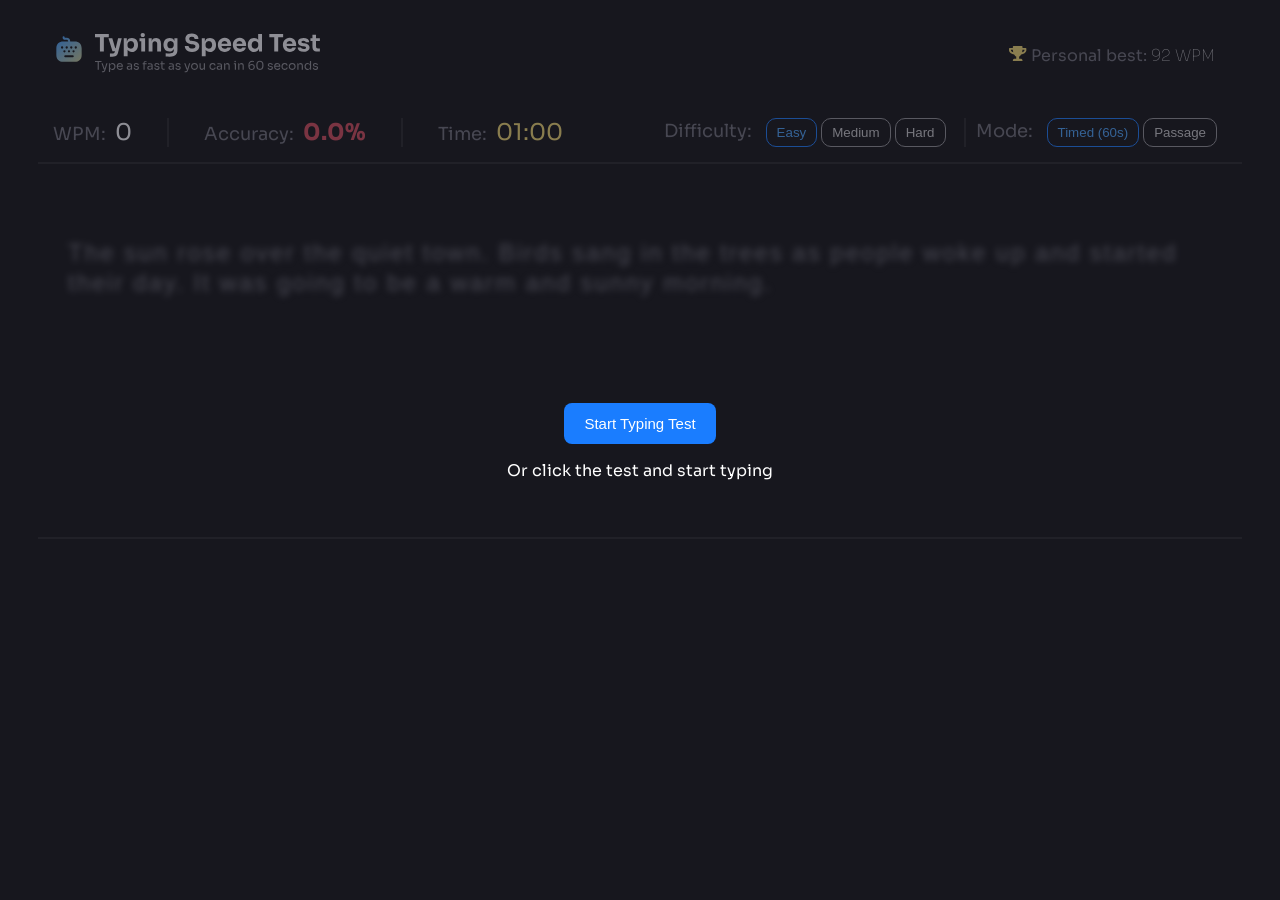
==== index.html @ 15250044 "Complete the first page but remain the wrong color change" ====
<!DOCTYPE html>
<html lang="en">
<head>
  <meta charset="UTF-8">
  <meta name="viewport" content="width=device-width, initial-scale=1.0">

  <link rel="icon" type="image/png" sizes="32x32" href="./typing-speed-test-main/assets/images/favicon-32x32.png">
  <link font-family="Sora" href="https://fonts.googleapis.com/css2?family=Sora:wght@400;700&display=swap" rel="stylesheet">
  <link rel="stylesheet" href="type-speed.css">

  <title>Frontend Mentor | Typing Speed Test</title>

  <style>
    .attribution { font-size: 11px; text-align: center; }
    .attribution a { color: hsl(228, 45%, 44%); }
  </style>
</head>
<body>
  <header>
  </header>
  <main>
  </main>
  <footer>
    <button class="general-button restart js-restart-button">
      <span>Restart Test</span> 
      <img src="typing-speed-test-main/assets/images/icon-restart.svg"
        alt="Restart icon" class="restart-image">
    </button>
  </footer>
  <script type="module" src="src/type-speed.js"></script>
</body>
</html>
---- type-speed.css ----
body {
  font-family: 'Sora', sans-serif;
  font-weight: 400;
  color: white;
  background-color: hsl(0, 0%, 7%);
  padding: 10px 30px;
  font-size: 16px;
}
header {
  border: none;
  border-bottom: 2px solid hsl(0, 0%, 15%);
  padding: 15px;
  display: flex;
  flex-direction: column;
  row-gap: 40px;
}
.type-header {
  display: flex;
  justify-content: space-between;
  align-items: center;
}
.typing-logo-small {
  display: none;
}
.cup {
  /* width: 8%; */
  width: 18px;
}
.start-message {
  position: fixed;
  width: 100%;
  top: 0;
  bottom: 0;
  left: 0;
  z-index: 3;
  background-color: hsla(240, 19%, 14%, 0.498);
  display: flex;
  flex-direction: column;
  justify-content: center;
  align-items: center;
}
.personal-best-container {
  margin-right: 12px;
}
.personal-best-2 {
  display: none;
}
.content {
  display: flex;
  justify-content: space-between;
  align-items: center;
  column-gap: 35px;
  /* width: 50%; */
}
.dif-mode-content {
  column-gap: 18px;
}
.dif-mode-content-small {
  display: none;
}
.accuracy-info {
  border: none;
  border-left: 2px solid hsl(0, 0%, 15%);
  border-right: 2px solid hsl(0, 0%, 15%);
  padding: 0 35px;
}
.mode-info {
  border: none;
  border-left: 2px solid hsl(0, 0%, 15%);
  padding: 0 10px;
}
.information {
  color: hsl(240, 3%, 46%);
}
.info {
  font-size: 18px;
}
.personal-best-value {
  color: hsla(0, 0%, 100%, 0.8);
  font-weight: 100;
}
.wpm-value {
  color: hsl(0, 0%, 100%);
}
.accuracy-value {
  color: hsl(354, 63%, 57%);
  font-weight: 700;
}
.time-value {
  color: hsl(49, 85%, 70%);
}
.wpm-value, .accuracy-value, .time-value {
  font-weight: 700, bolder;
  font-size: 23px;
  margin-left: 5px;
}
.general-button {
  cursor: pointer;
  background-color: transparent;
  border-radius: 10px;
  border: 1px solid hsl(240, 1%, 59%);
  padding: 6px 10px;
  color: hsla(0, 0%, 100%, 0.8);
}
.general-button:hover {
  opacity: .8;
}
.general-button:focus {
  opacity: .9;
}
.general-button.active {
  border-color: hsl(214, 100%, 55%);
  color: hsl(210, 100%, 65%);
}
.general-button.easy, .general-button.timed {
  margin-left: 10px;
}

main {
  border: none;
  border-bottom: 2px solid hsl(0, 0%, 15%);
  padding: 30px 10px 0px 10px;
}

.typing-container {
  background-color: transparent;
  margin-right: 10px;
  padding: 20px;
  border-radius: 10px;
  border: none;
  min-height: 250px;
  position: relative;
}
.text-to-type {
  position: absolute;
  right: 20px;
  left: 20px;
  font-size: 24px;
  line-height: 30px;
  text-wrap: wrap;
  color: hsl(240, 3%, 46%);
  pointer-events: none;
  letter-spacing: 2px;
  font-family: Arial, Helvetica, sans-serif;
}

.text-area {
  position: relative;
  width: 100%;
  font-size: 24px;
  line-height: 30px;
  z-index: 2;
  caret-color: hsl(214, 100%, 55%);
  border: none;
  border-radius: 10px;
  color: hsl(140, 63%, 57%);
  resize: none;
  outline: none;
  padding: 24px 0px;
  min-height: 250px;
  background-color: transparent;
  font-family: Arial, Helvetica, sans-serif;
  letter-spacing: 2px;
}

footer {
  margin-top: 40px;
}
.restart {
  border: none;
  background-color: hsl(0, 0%, 15%);
  font-size: 18px;
  padding: 15px 20px;
  margin: auto;
  display: flex;
  align-items: center;
  justify-content: center;
  column-gap: 10px;
  transition: .15s;
}

.start-button {
  background-color: hsl(214, 100%, 55%);
  padding: 12px 20px;
  border-radius: 8px;
  border: none;
  font-size: 15px;
  color: hsl(0, 0%, 100%);
  transition: .15s;
}

.text-to-type {
  filter: blur(3px);
}
.restart {
  display: none;
}
  
.start-button:hover, .restart:hover {
  background-color: hsl(210, 100%, 65%);
  opacity: 1;
}
.start-button:focus, .restart:focus {
  outline: 1px solid hsl(210, 100%, 65%);
  border: 2px solid hsl(0, 0%, 7%);
  opacity: 1;
}

.correct {
  color: hsl(140, 63%, 57%)
}
.incorrect {
  color: hsl(354, 63%, 57%);
}

@media (max-width: 375px) {
  body {
    padding: 0;
  }
  header {
    padding: 10px 10px 20px 10px ;
    row-gap: 10px;
  }
  .type-bottom-header {
    justify-content: center;
    flex-direction: column;
    row-gap: 15px;
  }
  .cup {
    width: 16px;
  }
  .personal-best-container {
    margin-right: 0px;
  }
  .content {
    column-gap: 24px;
    justify-content: center;
    width: 100%;
  }
  .info {
    display: flex;
    flex-direction: column;
    justify-content: center;
    align-items: center;
    row-gap: 5px;
  }
  .accuracy-info {
    padding: 0 20px;
  }
  .dif-mode-content-small {
    display: flex;
    width: 100%;
    align-items: flex-start;
    justify-content: space-between;
  }
  .dif-mode-content-small .drop-down {
    background-color: hsl(0, 0%, 15%);
    color: hsl(0, 0%, 100%);
    display: flex;
    flex-direction: column;
    row-gap: 10px;
    border-radius: 5px;
    border: none;
    padding: 10px 0;
    position: absolute;
    display: none;
    cursor: pointer;
    transition: .15s;
  }
  .drop-down div input, .drop-down div label {
    cursor: pointer;
  }
  .drop-down-time {
    right: 20px;
    top: 11.4em;
    z-index: 4;
  }
  .drop-down-mode {
    top: 11.4em;
    z-index: 4;
  }
  .easy-time-select {
    display: flex;
    align-items: center;
    justify-content: space-between;
    width: 100%;
    column-gap: 15px;
  }
  .list {
    border-radius: 5px;
    border: 2px solid hsl(0, 0%, 15%);
    display: flex;
    align-items: center;
    justify-content: center;
    column-gap: 8px;
    width: 50%;
    padding: 5px 0;
    cursor: pointer;
  }
  .medium {
    border: none;
    border-top: 1px solid hsl(240, 3%, 46%);
    border-bottom: 1px solid hsl(240, 3%, 46%);
    padding: 10px 0;
    width: 160px;
  }
  .passage {
    border-bottom: none;
    padding-bottom: 0;
  }
  .typing-logo-small {
    display: initial;
  }
  .typing-logo-large {
    display: none;
  }
  .personal-best {
    display: none;
  }
  .personal-best-2 {
    display: initial;
  }
  .dif-mode-content {
    display: none;
  }
  .text-to-type {
    font-size: 16px;
    letter-spacing: 0;
  }
  .text-area {
    min-height: 350px;
    font-size: 16px;
    padding-top: 15px;
    letter-spacing: 0px;
  }
  main {
    padding: 20px 0px 0px 5px;
  }

  footer {
    margin-top: 20px;
  }
}
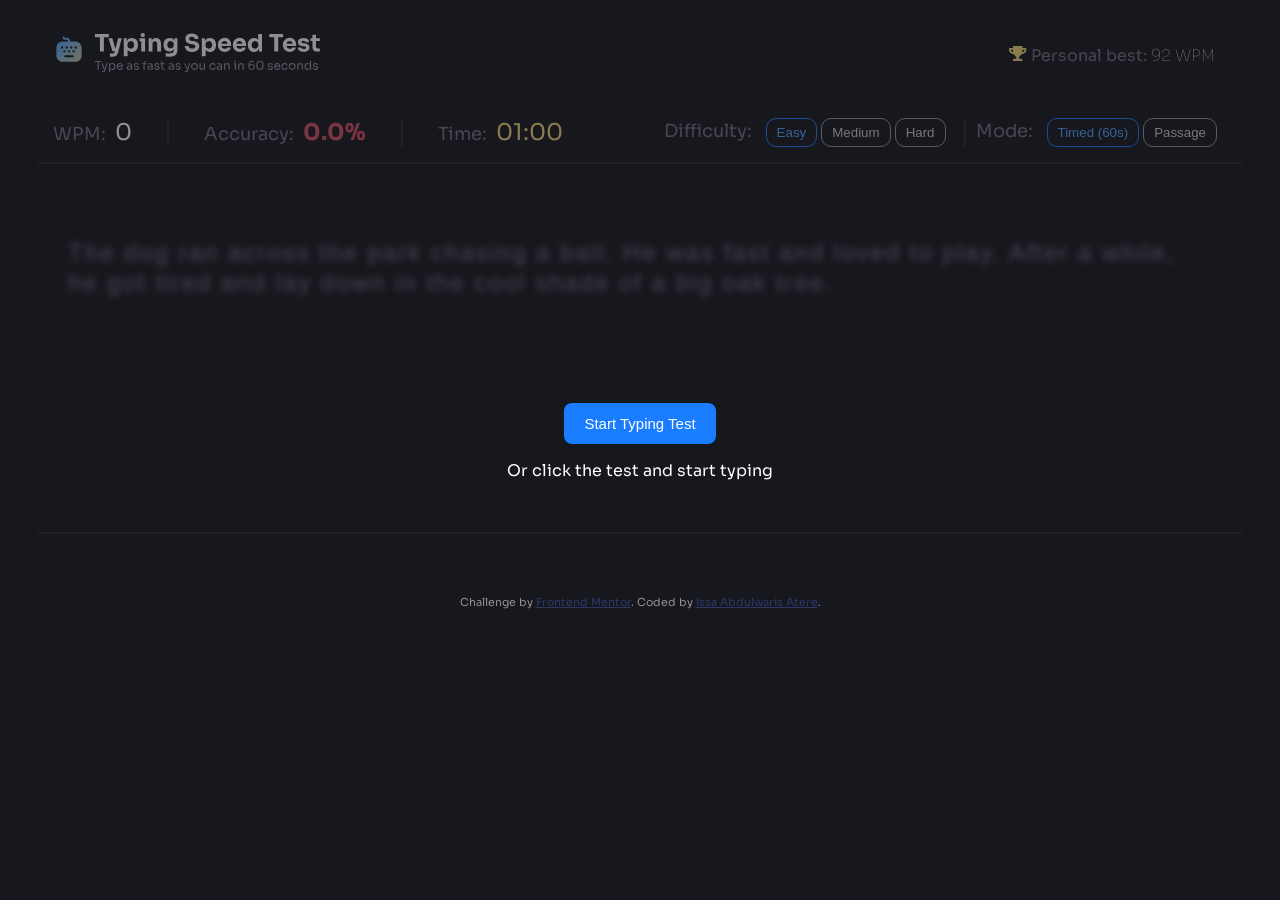
==== commit d7966b46: "Done with highlighting correct and incorrect test" ====
--- a/index.html
+++ b/index.html
@@ -6,7 +6,8 @@
 
   <link rel="icon" type="image/png" sizes="32x32" href="./typing-speed-test-main/assets/images/favicon-32x32.png">
   <link font-family="Sora" href="https://fonts.googleapis.com/css2?family=Sora:wght@400;700&display=swap" rel="stylesheet">
-  <link rel="stylesheet" href="type-speed.css">
+  <link rel="stylesheet" href="styles/type-speed.css">
+  <link rel="stylesheet" href="styles/share/general.css">
 
   <title>Frontend Mentor | Typing Speed Test</title>
 
@@ -25,7 +26,12 @@
       <span>Restart Test</span> 
       <img src="typing-speed-test-main/assets/images/icon-restart.svg"
         alt="Restart icon" class="restart-image">
-    </button>
+    </button><br>
+
+    <div class="attribution">
+      Challenge by <a href="https://www.frontendmentor.io?ref=challenge">Frontend Mentor</a>. 
+      Coded by <a href="#">Issa Abdulwaris Atere</a>.
+    </div>
   </footer>
   <script type="module" src="src/type-speed.js"></script>
 </body>
--- a/styles/type-speed.css
+++ b/styles/type-speed.css
@@ -0,0 +1,276 @@
+.start-message {
+  position: fixed;
+  width: 100%;
+  top: 0;
+  bottom: 0;
+  left: 0;
+  z-index: 3;
+  background-color: hsla(240, 19%, 14%, 0.498);
+  display: flex;
+  flex-direction: column;
+  justify-content: center;
+  align-items: center;
+}
+.content {
+  display: flex;
+  justify-content: space-between;
+  align-items: center;
+  column-gap: 35px;
+  /* width: 50%; */
+}
+.dif-mode-content {
+  column-gap: 18px;
+}
+.dif-mode-content-small {
+  display: none;
+}
+.accuracy-info {
+  border: none;
+  border-left: 2px solid hsl(0, 0%, 15%);
+  border-right: 2px solid hsl(0, 0%, 15%);
+  padding: 0 35px;
+}
+.mode-info {
+  border: none;
+  border-left: 2px solid hsl(0, 0%, 15%);
+  padding: 0 10px;
+}
+.information {
+  color: hsl(240, 3%, 46%);
+}
+.info {
+  font-size: 18px;
+}
+
+.wpm-value {
+  color: hsl(0, 0%, 100%);
+}
+.accuracy-value {
+  color: hsl(354, 63%, 57%);
+  font-weight: 700;
+}
+.time-value {
+  color: hsl(49, 85%, 70%);
+}
+.wpm-value, .accuracy-value, .time-value {
+  font-weight: 700, bolder;
+  font-size: 23px;
+  margin-left: 5px;
+}
+.general-button {
+  cursor: pointer;
+  background-color: transparent;
+  border-radius: 10px;
+  border: 1px solid hsl(240, 1%, 59%);
+  padding: 6px 10px;
+  color: hsla(0, 0%, 100%, 0.8);
+}
+.general-button:hover {
+  opacity: .8;
+}
+.general-button:focus {
+  opacity: .9;
+}
+.general-button.active {
+  border-color: hsl(214, 100%, 55%);
+  color: hsl(210, 100%, 65%);
+}
+.general-button.easy, .general-button.timed {
+  margin-left: 10px;
+}
+
+main {
+  border: none;
+  border-bottom: 2px solid hsl(0, 0%, 15%);
+  padding: 30px 10px 0px 10px;
+}
+
+.typing-container {
+  background-color: transparent;
+  margin-right: 10px;
+  padding: 20px;
+  border-radius: 10px;
+  border: none;
+  min-height: 250px;
+  position: relative;
+}
+.text-to-type {
+  position: absolute;
+  right: 20px;
+  left: 20px;
+  font-size: 24px;
+  line-height: 30px;
+  text-wrap: wrap;
+  color: hsl(240, 3%, 46%);
+  pointer-events: none;
+  letter-spacing: 2px;
+  font-family: Arial, Helvetica, sans-serif;
+}
+
+.text-area {
+  position: relative;
+  width: 100%;
+  font-size: 24px;
+  line-height: 30px;
+  z-index: 2;
+  caret-color: hsl(214, 100%, 55%);
+  border: none;
+  border-radius: 10px;
+  resize: none;
+  outline: none;
+  padding: 24px 0px;
+  min-height: 250px;
+  background-color: transparent;
+  font-family: Arial, Helvetica, sans-serif;
+  letter-spacing: 2px;
+  white-space: pre-wrap;
+}
+
+footer {
+  margin-top: 40px;
+}
+.restart {
+  border: none;
+  background-color: hsl(0, 0%, 15%);
+  font-size: 18px;
+  padding: 15px 20px;
+  margin: auto;
+  display: flex;
+  align-items: center;
+  justify-content: center;
+  column-gap: 10px;
+  transition: .15s;
+}
+
+.start-button {
+  background-color: hsl(214, 100%, 55%);
+  padding: 12px 20px;
+  border-radius: 8px;
+  border: none;
+  font-size: 15px;
+  color: hsl(0, 0%, 100%);
+  transition: .15s;
+}
+
+.text-to-type {
+  filter: blur(3px);
+}
+.restart {
+  display: none;
+}
+  
+.start-button:hover, .restart:hover {
+  background-color: hsl(210, 100%, 65%);
+  opacity: 1;
+}
+.start-button:focus, .restart:focus {
+  outline: 1px solid hsl(210, 100%, 65%);
+  border: 2px solid hsl(0, 0%, 7%);
+  opacity: 1;
+}
+
+@media (max-width: 600px) {
+  .content {
+    column-gap: 24px;
+    justify-content: center;
+    width: 100%;
+  }
+  .info {
+    display: flex;
+    flex-direction: column;
+    justify-content: center;
+    align-items: center;
+    row-gap: 5px;
+  }
+  .accuracy-info {
+    padding: 0 20px;
+  }
+  .dif-mode-content-small {
+    display: flex;
+    width: 100%;
+    align-items: flex-start;
+    justify-content: space-between;
+  }
+  .dif-mode-content-small .drop-down {
+    background-color: hsl(0, 0%, 15%);
+    color: hsl(0, 0%, 100%);
+    display: flex;
+    flex-direction: column;
+    row-gap: 10px;
+    border-radius: 5px;
+    border: none;
+    padding: 10px 0;
+    position: absolute;
+    display: none;
+    cursor: pointer;
+    transition: .15s;
+  }
+  .drop-down label input, .drop-down label label {
+    cursor: pointer;
+  }
+  .drop-down-time {
+    right: 20px;
+    top: 10.5em;
+    z-index: 4;
+  }
+  .drop-down-mode {
+    top: 10.5em;
+    z-index: 4;
+  }
+  .easy-time-select {
+    display: flex;
+    align-items: center;
+    justify-content: space-between;
+    width: 100%;
+    column-gap: 15px;
+  }
+  .list {
+    border-radius: 5px;
+    border: 2px solid hsl(0, 0%, 15%);
+    display: flex;
+    align-items: center;
+    justify-content: center;
+    column-gap: 8px;
+    width: 50%;
+    padding: 5px 0;
+    cursor: pointer;
+    transition: .15s;
+  }
+  .list:hover {
+    border: 1px solid hsl(240, 3%, 46%);
+  }
+  .list:focus {
+    border: 2px solid hsl(240, 3%, 46%);
+  }
+  .medium {
+    border: none;
+    border-top: 1px solid hsl(240, 3%, 46%);
+    border-bottom: 1px solid hsl(240, 3%, 46%);
+    padding: 10px 0;
+    width: 160px;
+  }
+  .passage {
+    border-bottom: none;
+    padding-bottom: 0;
+  }
+  .dif-mode-content {
+    display: none;
+  }
+  .text-to-type {
+    font-size: 16px;
+    letter-spacing: 0;
+  }
+  .text-area {
+    min-height: 350px;
+    font-size: 16px;
+    padding-top: 15px;
+    letter-spacing: 0px;
+  }
+  main {
+    padding: 20px 0px 0px 5px;
+  }
+
+  footer {
+    margin-top: 20px;
+  }
+}
--- a/styles/share/general.css
+++ b/styles/share/general.css
@@ -0,0 +1,78 @@
+body {
+  font-family: 'Sora', sans-serif;
+  font-weight: 400;
+  color: white;
+  background-color: hsl(0, 0%, 7%);
+  padding: 10px 30px;
+  font-size: 16px;
+}
+header {
+  border: none;
+  border-bottom: 2px solid hsl(0, 0%, 15%);
+  padding: 15px;
+  display: flex;
+  flex-direction: column;
+  row-gap: 40px;
+}
+.type-header {
+  display: flex;
+  justify-content: space-between;
+  align-items: center;
+}
+.typing-logo-small {
+  display: none;
+}
+.cup {
+  /* width: 8%; */
+  width: 18px;
+}
+.personal-best-container {
+  margin-right: 12px;
+}
+.personal-best-2 {
+  display: none;
+}
+.personal-best-value {
+  color: hsla(0, 0%, 100%, 0.8);
+  font-weight: 100;
+}
+.correct {
+  color: hsl(140, 63%, 57%);
+}
+
+.incorrect {
+  color: hsl(354, 63%, 57%);
+}
+
+@media (max-width: 600px) {
+  body {
+    padding: 0;
+  }
+  header {
+    padding: 10px 10px 20px 10px ;
+    row-gap: 10px;
+  }
+  .type-bottom-header {
+    justify-content: center;
+    flex-direction: column;
+    row-gap: 15px;
+  }
+  .cup {
+    width: 16px;
+  }
+  .personal-best-container {
+    margin-right: 0px;
+  }
+    .typing-logo-small {
+    display: initial;
+  }
+  .typing-logo-large {
+    display: none;
+  }
+  .personal-best {
+    display: none;
+  }
+  .personal-best-2 {
+    display: initial;
+  }
+}
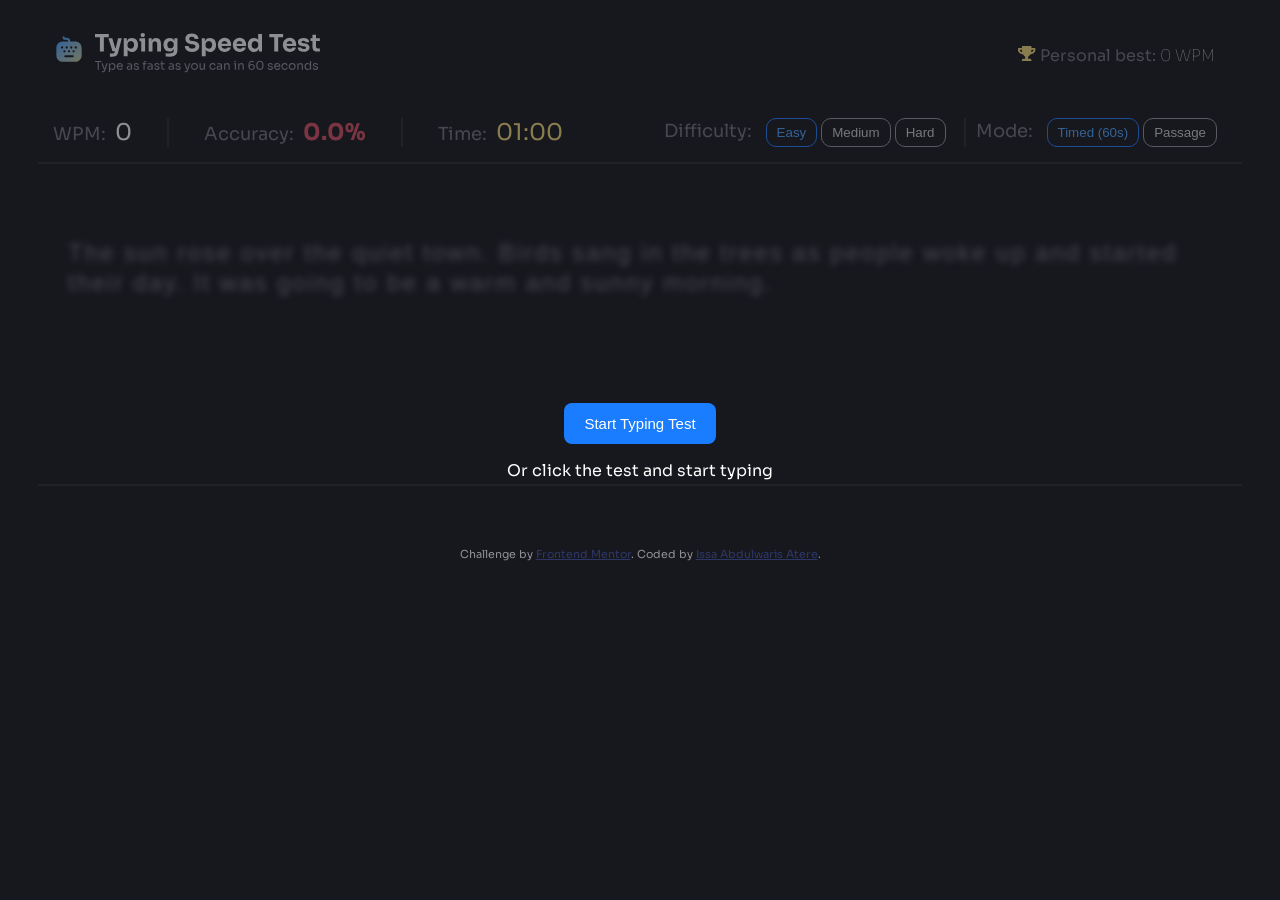
==== commit 011d9cdb: "Create leaderboard" ====
--- a/index.html
+++ b/index.html
@@ -22,7 +22,7 @@
   <main>
   </main>
   <footer>
-    <button class="general-button restart js-restart-button">
+    <button class="general-button restart js-restart-button" onclick="window.location.reload()">
       <span>Restart Test</span> 
       <img src="typing-speed-test-main/assets/images/icon-restart.svg"
         alt="Restart icon" class="restart-image">
@@ -30,7 +30,7 @@
 
     <div class="attribution">
       Challenge by <a href="https://www.frontendmentor.io?ref=challenge">Frontend Mentor</a>. 
-      Coded by <a href="#">Issa Abdulwaris Atere</a>.
+      Coded by <a href="https://www.linkedin.com/in/issa-abdulwaris-atere-b4329639b" target="_blank">Issa Abdulwaris Atere</a>.
     </div>
   </footer>
   <script type="module" src="src/type-speed.js"></script>
--- a/styles/type-speed.css
+++ b/styles/type-speed.css
@@ -105,15 +105,16 @@
   pointer-events: none;
   letter-spacing: 2px;
   font-family: Arial, Helvetica, sans-serif;
+  word-wrap: break-word;
 }
 
 .text-area {
-  position: relative;
+  position: absolute;
   width: 100%;
   font-size: 24px;
   line-height: 30px;
   z-index: 2;
-  caret-color: hsl(214, 100%, 55%);
+  caret-color: transparent;
   border: none;
   border-radius: 10px;
   resize: none;
@@ -124,6 +125,7 @@
   font-family: Arial, Helvetica, sans-serif;
   letter-spacing: 2px;
   white-space: pre-wrap;
+  color: transparent;
 }
 
 footer {
@@ -269,8 +271,7 @@
   main {
     padding: 20px 0px 0px 5px;
   }
-
   footer {
-    margin-top: 20px;
-  }
-}
+    margin-top: 6em;
+  }
+}
--- a/styles/share/general.css
+++ b/styles/share/general.css
@@ -38,10 +38,13 @@
 }
 .correct {
   color: hsl(140, 63%, 57%);
+  background-color:  hsla(140, 63%, 57%, 0.5);
 }
 
 .incorrect {
   color: hsl(354, 63%, 57%);
+  text-decoration: underline;
+  background-color: hsl(354, 63%, 57%, 0.5);
 }
 
 @media (max-width: 600px) {
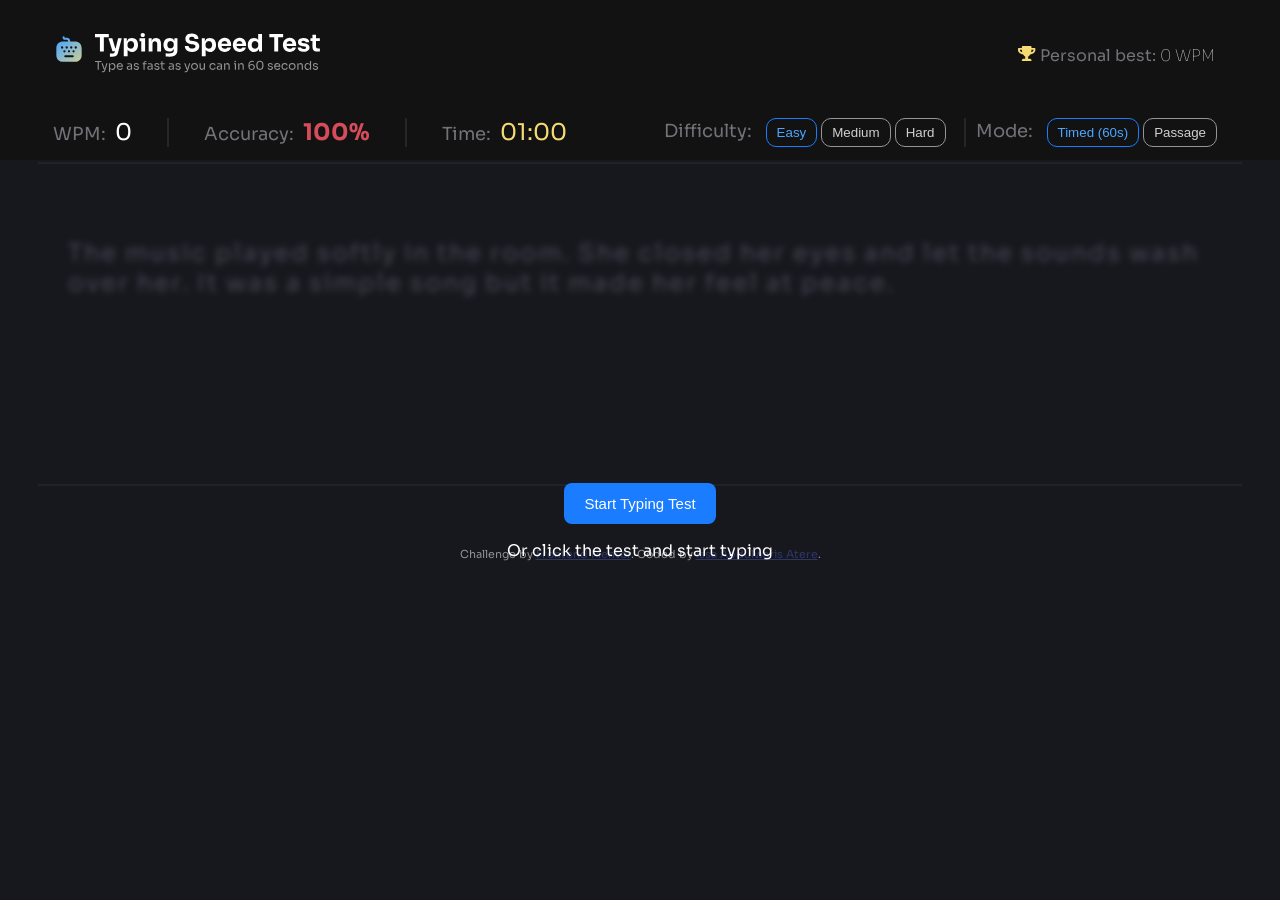
==== commit 58d46f59: "Worked on passage mode and restart to finish the challenge" ====
--- a/index.html
+++ b/index.html
@@ -22,7 +22,7 @@
   <main>
   </main>
   <footer>
-    <button class="general-button restart js-restart-button" onclick="window.location.reload()">
+    <button class="general-button restart js-restart-button">
       <span>Restart Test</span> 
       <img src="typing-speed-test-main/assets/images/icon-restart.svg"
         alt="Restart icon" class="restart-image">
--- a/styles/type-speed.css
+++ b/styles/type-speed.css
@@ -1,7 +1,7 @@
 .start-message {
   position: fixed;
   width: 100%;
-  top: 0;
+  top: 10em;
   bottom: 0;
   left: 0;
   z-index: 3;
@@ -104,7 +104,6 @@
   color: hsl(240, 3%, 46%);
   pointer-events: none;
   letter-spacing: 2px;
-  font-family: Arial, Helvetica, sans-serif;
   word-wrap: break-word;
 }
 
@@ -114,7 +113,7 @@
   font-size: 24px;
   line-height: 30px;
   z-index: 2;
-  caret-color: transparent;
+  caret-color: hsl(240, 1%, 59%);
   border: none;
   border-radius: 10px;
   resize: none;
@@ -122,7 +121,6 @@
   padding: 24px 0px;
   min-height: 250px;
   background-color: transparent;
-  font-family: Arial, Helvetica, sans-serif;
   letter-spacing: 2px;
   white-space: pre-wrap;
   color: transparent;
@@ -212,11 +210,11 @@
   }
   .drop-down-time {
     right: 20px;
-    top: 10.5em;
+    top: 11em;
     z-index: 4;
   }
   .drop-down-mode {
-    top: 10.5em;
+    top: 11em;
     z-index: 4;
   }
   .easy-time-select {
--- a/styles/share/general.css
+++ b/styles/share/general.css
@@ -38,13 +38,19 @@
 }
 .correct {
   color: hsl(140, 63%, 57%);
-  background-color:  hsla(140, 63%, 57%, 0.5);
 }
 
 .incorrect {
   color: hsl(354, 63%, 57%);
   text-decoration: underline;
-  background-color: hsl(354, 63%, 57%, 0.5);
+}
+
+.current {
+  height: 10px;
+  padding: 0 5px;
+  border-radius: 5px;
+  background-color: hsla(240, 1%, 59%, 0.2);
+  text-align: center;
 }
 
 @media (max-width: 600px) {
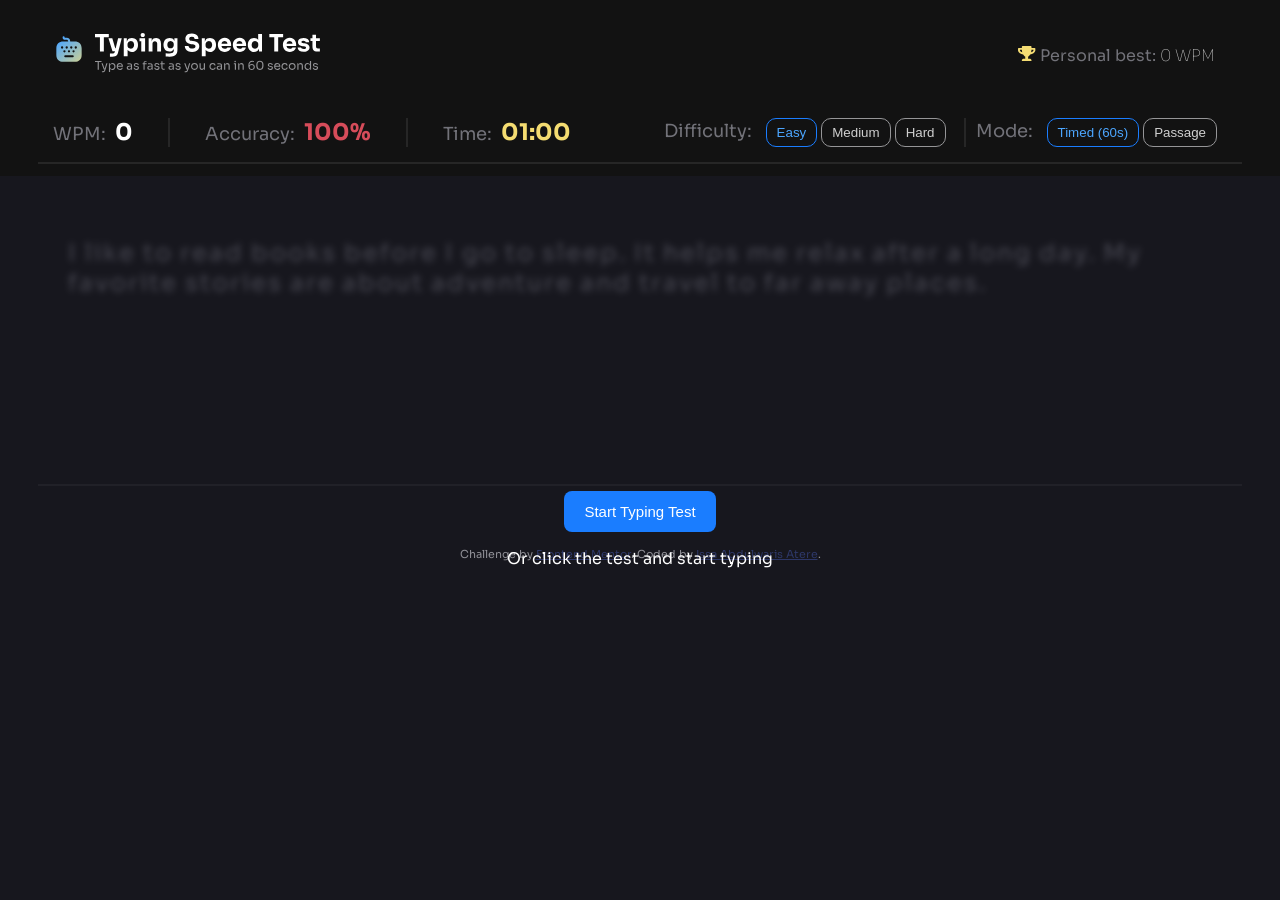
==== commit 0a4ffb7d: "Solve some error" ====
--- a/index.html
+++ b/index.html
@@ -22,7 +22,7 @@
   <main>
   </main>
   <footer>
-    <button class="general-button restart js-restart-button">
+    <button type="reset" class="general-button restart js-restart-button">
       <span>Restart Test</span> 
       <img src="typing-speed-test-main/assets/images/icon-restart.svg"
         alt="Restart icon" class="restart-image">
--- a/styles/type-speed.css
+++ b/styles/type-speed.css
@@ -1,11 +1,28 @@
+:root {
+  --black: hsl(0, 0%, 7%);
+  --mediumBlack: hsl(0, 0%, 15%);
+  --lightBlack: hsla(240, 19%, 14%, 0.498);
+  --lighterBlack: hsla(240, 1%, 59%, 0.2);
+  --white: hsla(0, 0%, 100%, 0.8);
+  --green: hsl(140, 63%, 57%);
+  --red: hsl(354, 63%, 57%);
+  --pureWhite: hsl(0, 0%, 100%);
+  --yellow: hsl(49, 85%, 70%);
+  --grey: hsl(240, 1%, 59%);
+  --gray: hsl(240, 3%, 46%);
+  --lightGrey: hsl(0, 0%, 100%, .5);
+  --blue: hsl(214, 100%, 55%);
+  --lightBlue: hsl(210, 100%, 65%);
+}
+
 .start-message {
   position: fixed;
   width: 100%;
-  top: 10em;
+  top: 11em;
   bottom: 0;
   left: 0;
   z-index: 3;
-  background-color: hsla(240, 19%, 14%, 0.498);
+  background-color: var(--lightBlack);
   display: flex;
   flex-direction: column;
   justify-content: center;
@@ -26,34 +43,34 @@
 }
 .accuracy-info {
   border: none;
-  border-left: 2px solid hsl(0, 0%, 15%);
-  border-right: 2px solid hsl(0, 0%, 15%);
+  border-left: 2px solid var(--mediumBlack);
+  border-right: 2px solid var(--mediumBlack);
   padding: 0 35px;
 }
 .mode-info {
   border: none;
-  border-left: 2px solid hsl(0, 0%, 15%);
+  border-left: 2px solid var(--mediumBlack);
   padding: 0 10px;
 }
 .information {
-  color: hsl(240, 3%, 46%);
+  color: var(--gray);
 }
 .info {
   font-size: 18px;
 }
 
 .wpm-value {
-  color: hsl(0, 0%, 100%);
+  color: var(--pureWhite);
 }
 .accuracy-value {
-  color: hsl(354, 63%, 57%);
+  color: var(--red);
   font-weight: 700;
 }
 .time-value {
-  color: hsl(49, 85%, 70%);
+  color: var(--yellow);
 }
 .wpm-value, .accuracy-value, .time-value {
-  font-weight: 700, bolder;
+  font-weight: 700;
   font-size: 23px;
   margin-left: 5px;
 }
@@ -61,9 +78,9 @@
   cursor: pointer;
   background-color: transparent;
   border-radius: 10px;
-  border: 1px solid hsl(240, 1%, 59%);
+  border: 1px solid var(--grey);
   padding: 6px 10px;
-  color: hsla(0, 0%, 100%, 0.8);
+  color: var(--white);
 }
 .general-button:hover {
   opacity: .8;
@@ -72,8 +89,8 @@
   opacity: .9;
 }
 .general-button.active {
-  border-color: hsl(214, 100%, 55%);
-  color: hsl(210, 100%, 65%);
+  border-color: var(--blue);
+  color: var(--lightBlue);
 }
 .general-button.easy, .general-button.timed {
   margin-left: 10px;
@@ -81,7 +98,7 @@
 
 main {
   border: none;
-  border-bottom: 2px solid hsl(0, 0%, 15%);
+  border-bottom: 2px solid var(--mediumBlack);
   padding: 30px 10px 0px 10px;
 }
 
@@ -101,10 +118,48 @@
   font-size: 24px;
   line-height: 30px;
   text-wrap: wrap;
-  color: hsl(240, 3%, 46%);
+  color: var(--gray);
   pointer-events: none;
   letter-spacing: 2px;
   word-wrap: break-word;
+  filter: blur(3px);
+}
+
+.custom-container {
+  z-index: 100;
+  position: fixed;
+  display: none;
+  justify-content: center;
+  align-items: flex-end;
+  left: 0;
+  right: 0;
+  column-gap: 10px;
+}
+.custom-textarea {
+  height: 200px;
+  width: 200px;
+  border-radius: 10px;
+  color: var(--mediumBlack);
+  background-color: var(--lightGrey);
+  border: none;
+  resize: none;
+  outline: none;
+  text-align: left;
+  padding: 10px 5px 5px 10px;
+  font-size: 16px;
+}
+
+.custom-textarea::placeholder {
+  color: var(--yellow);
+}
+
+.go:hover {
+  opacity: .8;
+}
+.go:focus {
+  background-color: var(--pureWhite);
+  color: var(--black);
+  border: 1px solid var(--pureWhite);
 }
 
 .text-area {
@@ -113,7 +168,7 @@
   font-size: 24px;
   line-height: 30px;
   z-index: 2;
-  caret-color: hsl(240, 1%, 59%);
+  caret-color: var(--grey);
   border: none;
   border-radius: 10px;
   resize: none;
@@ -131,7 +186,7 @@
 }
 .restart {
   border: none;
-  background-color: hsl(0, 0%, 15%);
+  background-color: var(--mediumBlack);
   font-size: 18px;
   padding: 15px 20px;
   margin: auto;
@@ -143,29 +198,25 @@
 }
 
 .start-button {
-  background-color: hsl(214, 100%, 55%);
+  background-color: var(--blue);
   padding: 12px 20px;
   border-radius: 8px;
   border: none;
   font-size: 15px;
-  color: hsl(0, 0%, 100%);
+  color: var(--pureWhite);
   transition: .15s;
-}
-
-.text-to-type {
-  filter: blur(3px);
 }
 .restart {
   display: none;
 }
   
 .start-button:hover, .restart:hover {
-  background-color: hsl(210, 100%, 65%);
+  background-color: var(--lightBlue);
   opacity: 1;
 }
 .start-button:focus, .restart:focus {
-  outline: 1px solid hsl(210, 100%, 65%);
-  border: 2px solid hsl(0, 0%, 7%);
+  outline: 1px solid var(--lightBlue);
+  border: 2px solid var(--black);
   opacity: 1;
 }
 
@@ -192,9 +243,8 @@
     justify-content: space-between;
   }
   .dif-mode-content-small .drop-down {
-    background-color: hsl(0, 0%, 15%);
-    color: hsl(0, 0%, 100%);
-    display: flex;
+    background-color: var(--mediumBlack);
+    color: var(--pureWhite);
     flex-direction: column;
     row-gap: 10px;
     border-radius: 5px;
@@ -210,11 +260,11 @@
   }
   .drop-down-time {
     right: 20px;
-    top: 11em;
+    top: 10.8em;
     z-index: 4;
   }
   .drop-down-mode {
-    top: 11em;
+    top: 10.8em;
     z-index: 4;
   }
   .easy-time-select {
@@ -226,7 +276,7 @@
   }
   .list {
     border-radius: 5px;
-    border: 2px solid hsl(0, 0%, 15%);
+    border: 2px solid var(--mediumBlack);
     display: flex;
     align-items: center;
     justify-content: center;
@@ -237,15 +287,15 @@
     transition: .15s;
   }
   .list:hover {
-    border: 1px solid hsl(240, 3%, 46%);
+    border: 1px solid var(--gray);
   }
   .list:focus {
-    border: 2px solid hsl(240, 3%, 46%);
-  }
-  .medium {
+    border: 2px solid var(--gray);
+  }
+  .drop-down label:nth-child(even) {
     border: none;
-    border-top: 1px solid hsl(240, 3%, 46%);
-    border-bottom: 1px solid hsl(240, 3%, 46%);
+    border-top: 1px solid var(--gray);
+    border-bottom: 1px solid var(--gray);
     padding: 10px 0;
     width: 160px;
   }
--- a/styles/share/general.css
+++ b/styles/share/general.css
@@ -1,14 +1,23 @@
+:root {
+  --black: hsl(0, 0%, 7%);
+  --mediumBlack: hsl(0, 0%, 15%);
+  --lightblack: hsla(240, 1%, 59%, 0.5);
+  --white: hsla(0, 0%, 100%, 0.8);
+  --green: hsl(140, 63%, 57%);
+  --red: hsl(354, 63%, 57%);
+}
+
 body {
   font-family: 'Sora', sans-serif;
   font-weight: 400;
   color: white;
-  background-color: hsl(0, 0%, 7%);
+  background-color: var(--black);
   padding: 10px 30px;
   font-size: 16px;
 }
 header {
   border: none;
-  border-bottom: 2px solid hsl(0, 0%, 15%);
+  border-bottom: 2px solid var(--mediumBlack);
   padding: 15px;
   display: flex;
   flex-direction: column;
@@ -33,15 +42,15 @@
   display: none;
 }
 .personal-best-value {
-  color: hsla(0, 0%, 100%, 0.8);
+  color: var(--white);
   font-weight: 100;
 }
 .correct {
-  color: hsl(140, 63%, 57%);
+  color: var(--green);
 }
 
 .incorrect {
-  color: hsl(354, 63%, 57%);
+  color: var(--red);
   text-decoration: underline;
 }
 
@@ -49,8 +58,14 @@
   height: 10px;
   padding: 0 5px;
   border-radius: 5px;
-  background-color: hsla(240, 1%, 59%, 0.2);
+  background-color: var(--white);
   text-align: center;
+  animation: blinking 1.5s linear 2s infinite alternate;
+}
+
+@keyframes blinking {
+  from {background-color: var(--lightblack);}
+  to {background-color: var(--white);}
 }
 
 @media (max-width: 600px) {
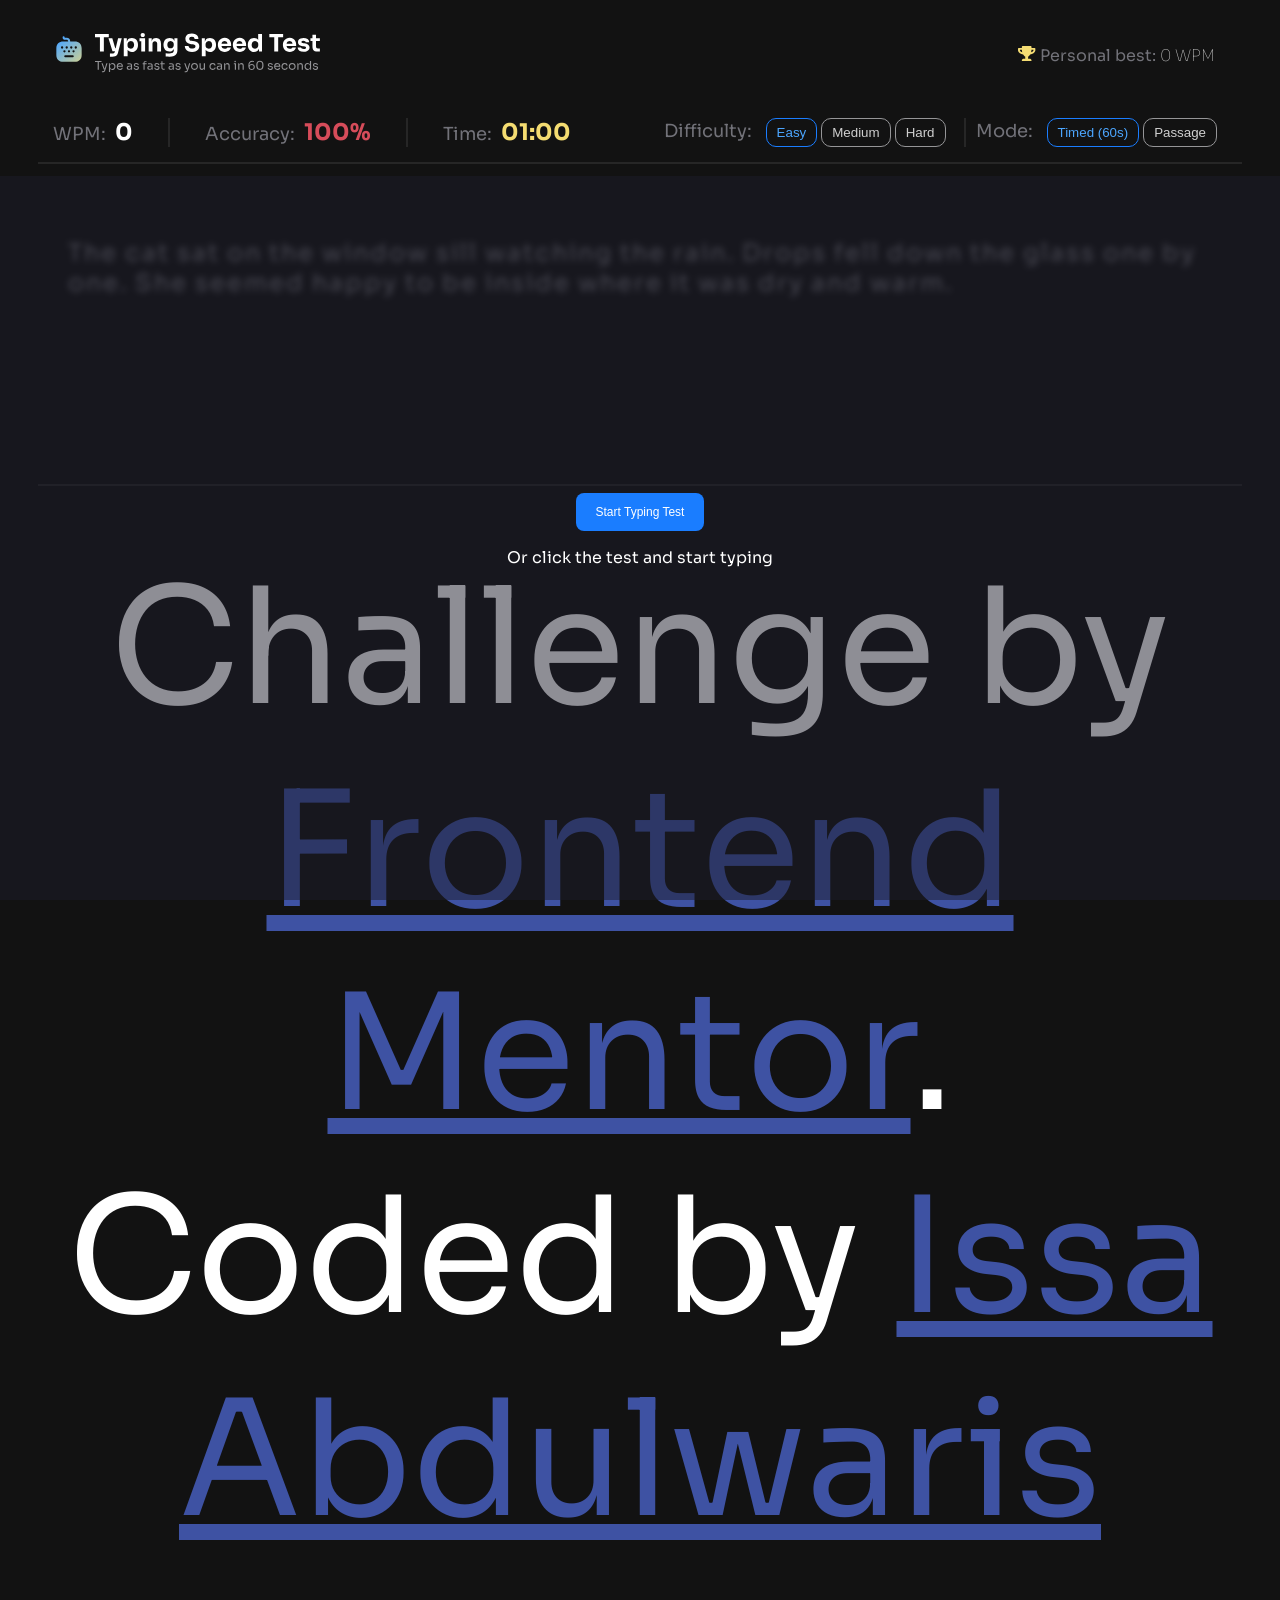
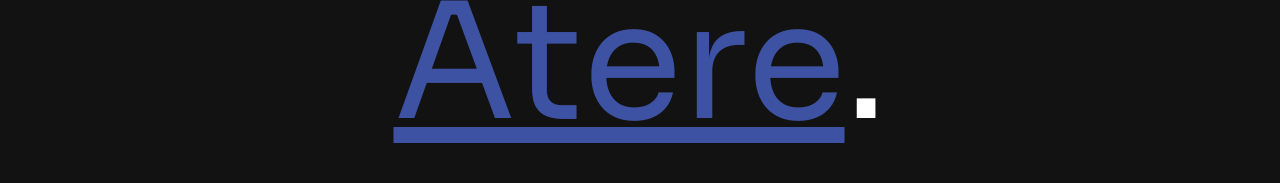
==== commit ce2e874d: "Done with converting to rem" ====
--- a/index.html
+++ b/index.html
@@ -12,7 +12,7 @@
   <title>Frontend Mentor | Typing Speed Test</title>
 
   <style>
-    .attribution { font-size: 11px; text-align: center; }
+    .attribution { font-size: 10.0625rem; text-align: center; }
     .attribution a { color: hsl(228, 45%, 44%); }
   </style>
 </head>
--- a/styles/type-speed.css
+++ b/styles/type-speed.css
@@ -32,31 +32,31 @@
   display: flex;
   justify-content: space-between;
   align-items: center;
-  column-gap: 35px;
+  column-gap: 2.1875rem;
   /* width: 50%; */
 }
 .dif-mode-content {
-  column-gap: 18px;
+  column-gap: 1.125rem;
 }
 .dif-mode-content-small {
   display: none;
 }
 .accuracy-info {
   border: none;
-  border-left: 2px solid var(--mediumBlack);
-  border-right: 2px solid var(--mediumBlack);
-  padding: 0 35px;
+  border-left: 0.125rem solid var(--mediumBlack);
+  border-right: 0.125rem solid var(--mediumBlack);
+  padding: 0 2.1875rem;
 }
 .mode-info {
   border: none;
-  border-left: 2px solid var(--mediumBlack);
-  padding: 0 10px;
+  border-left: 0.125rem solid var(--mediumBlack);
+  padding: 0 0.625rem;
 }
 .information {
   color: var(--gray);
 }
 .info {
-  font-size: 18px;
+  font-size: 1.125rem;
 }
 
 .wpm-value {
@@ -71,15 +71,15 @@
 }
 .wpm-value, .accuracy-value, .time-value {
   font-weight: 700;
-  font-size: 23px;
-  margin-left: 5px;
+  font-size: 1.4375rem;
+  margin-left: 0.3125rem;
 }
 .general-button {
   cursor: pointer;
   background-color: transparent;
-  border-radius: 10px;
-  border: 1px solid var(--grey);
-  padding: 6px 10px;
+  border-radius: 0.625rem;
+  border: 0.0625rem solid var(--grey);
+  padding: 0.375rem 0.625rem;
   color: var(--white);
 }
 .general-button:hover {
@@ -93,36 +93,36 @@
   color: var(--lightBlue);
 }
 .general-button.easy, .general-button.timed {
-  margin-left: 10px;
+  margin-left: 0.625rem;
 }
 
 main {
   border: none;
-  border-bottom: 2px solid var(--mediumBlack);
-  padding: 30px 10px 0px 10px;
+  border-bottom: 0.125rem solid var(--mediumBlack);
+  padding: 1.875rem 0.625rem 0em 0.625rem;
 }
 
 .typing-container {
   background-color: transparent;
-  margin-right: 10px;
-  padding: 20px;
-  border-radius: 10px;
-  border: none;
-  min-height: 250px;
+  margin-right: 0.625rem;
+  padding: 1.25rem;
+  border-radius: 0.625rem;
+  border: none;
+  min-height: 15.625rem;
   position: relative;
 }
 .text-to-type {
   position: absolute;
-  right: 20px;
-  left: 20px;
-  font-size: 24px;
-  line-height: 30px;
+  right: 1.25rem;
+  left: 1.25rem;
+  font-size: 1.5rem;
+  line-height: 1.875rem;
   text-wrap: wrap;
   color: var(--gray);
   pointer-events: none;
-  letter-spacing: 2px;
+  letter-spacing: 0.125rem;
   word-wrap: break-word;
-  filter: blur(3px);
+  filter: blur(0.1875rem);
 }
 
 .custom-container {
@@ -133,20 +133,20 @@
   align-items: flex-end;
   left: 0;
   right: 0;
-  column-gap: 10px;
+  column-gap: 0.625rem;
 }
 .custom-textarea {
-  height: 200px;
-  width: 200px;
-  border-radius: 10px;
+  height: 12.5rem;
+  width: 12.5rem;
+  border-radius: 0.625rem;
   color: var(--mediumBlack);
   background-color: var(--lightGrey);
   border: none;
   resize: none;
   outline: none;
   text-align: left;
-  padding: 10px 5px 5px 10px;
-  font-size: 16px;
+  padding: 0.625rem 0.3125rem 0.3125rem 0.625rem;
+  font-size: 1rem;
 }
 
 .custom-textarea::placeholder {
@@ -159,70 +159,67 @@
 .go:focus {
   background-color: var(--pureWhite);
   color: var(--black);
-  border: 1px solid var(--pureWhite);
+  border: 0.0625rem solid var(--pureWhite);
 }
 
 .text-area {
   position: absolute;
   width: 100%;
-  font-size: 24px;
-  line-height: 30px;
+  font-size: 1.5rem;
+  line-height: 1.875rem;
   z-index: 2;
   caret-color: var(--grey);
   border: none;
-  border-radius: 10px;
+  border-radius: 0.625rem;
   resize: none;
   outline: none;
-  padding: 24px 0px;
-  min-height: 250px;
+  padding: 1.5rem 0em;
+  min-height: 15.625rem;
   background-color: transparent;
-  letter-spacing: 2px;
+  letter-spacing: 0.125rem;
   white-space: pre-wrap;
   color: transparent;
 }
 
 footer {
-  margin-top: 40px;
+  margin-top: 2.5rem;
 }
 .restart {
   border: none;
   background-color: var(--mediumBlack);
-  font-size: 18px;
-  padding: 15px 20px;
+  font-size: 1.125rem;
+  padding: 0.9375rem 1.25rem;
   margin: auto;
-  display: flex;
+  display: none;
   align-items: center;
   justify-content: center;
-  column-gap: 10px;
+  column-gap: 0.625rem;
   transition: .15s;
 }
 
 .start-button {
   background-color: var(--blue);
-  padding: 12px 20px;
-  border-radius: 8px;
-  border: none;
-  font-size: 15px;
+  padding: 0.75rem 1.25rem;
+  border-radius: 0.5rem;
+  border: none;
+  font-size: 0.75rem;
   color: var(--pureWhite);
   transition: .15s;
 }
-.restart {
-  display: none;
-}
-  
+
 .start-button:hover, .restart:hover {
   background-color: var(--lightBlue);
   opacity: 1;
 }
 .start-button:focus, .restart:focus {
-  outline: 1px solid var(--lightBlue);
-  border: 2px solid var(--black);
+  outline: 0.0625rem solid var(--lightBlue);
+  border: 0.125rem solid var(--black);
   opacity: 1;
 }
 
-@media (max-width: 600px) {
+@media (max-width: 37.5em) {
   .content {
-    column-gap: 24px;
+    column-gap: 1.5rem;
     justify-content: center;
     width: 100%;
   }
@@ -231,10 +228,10 @@
     flex-direction: column;
     justify-content: center;
     align-items: center;
-    row-gap: 5px;
+    row-gap: 0.3125rem;
   }
   .accuracy-info {
-    padding: 0 20px;
+    padding: 0 1.25rem;
   }
   .dif-mode-content-small {
     display: flex;
@@ -246,10 +243,10 @@
     background-color: var(--mediumBlack);
     color: var(--pureWhite);
     flex-direction: column;
-    row-gap: 10px;
-    border-radius: 5px;
+    row-gap: 0.625rem;
+    border-radius: 0.3125rem;
     border: none;
-    padding: 10px 0;
+    padding: 0.625rem 0;
     position: absolute;
     display: none;
     cursor: pointer;
@@ -259,7 +256,7 @@
     cursor: pointer;
   }
   .drop-down-time {
-    right: 20px;
+    right: 1.25rem;
     top: 10.8em;
     z-index: 4;
   }
@@ -272,32 +269,32 @@
     align-items: center;
     justify-content: space-between;
     width: 100%;
-    column-gap: 15px;
+    column-gap: 0.9375rem;
   }
   .list {
-    border-radius: 5px;
-    border: 2px solid var(--mediumBlack);
+    border-radius: 0.3125rem;
+    border: 0.125rem solid var(--mediumBlack);
     display: flex;
     align-items: center;
     justify-content: center;
-    column-gap: 8px;
+    column-gap: 0.5rem;
     width: 50%;
-    padding: 5px 0;
+    padding: 0.3125rem 0;
     cursor: pointer;
     transition: .15s;
   }
   .list:hover {
-    border: 1px solid var(--gray);
+    border: 0.0625rem solid var(--gray);
   }
   .list:focus {
-    border: 2px solid var(--gray);
+    border: 0.125rem solid var(--gray);
   }
   .drop-down label:nth-child(even) {
     border: none;
-    border-top: 1px solid var(--gray);
-    border-bottom: 1px solid var(--gray);
-    padding: 10px 0;
-    width: 160px;
+    border-top: 0.0625rem solid var(--gray);
+    border-bottom: 0.0625rem solid var(--gray);
+    padding: 0.625rem 0;
+    width: 10rem;
   }
   .passage {
     border-bottom: none;
@@ -307,17 +304,17 @@
     display: none;
   }
   .text-to-type {
-    font-size: 16px;
+    font-size: 1rem;
     letter-spacing: 0;
   }
   .text-area {
-    min-height: 350px;
-    font-size: 16px;
-    padding-top: 15px;
-    letter-spacing: 0px;
+    min-height: 21.875rem;
+    font-size: 1rem;
+    padding-top: 0.9375rem;
+    letter-spacing: 0em;
   }
   main {
-    padding: 20px 0px 0px 5px;
+    padding: 1.25rem 0em 0em 0.3125rem;
   }
   footer {
     margin-top: 6em;
--- a/styles/share/general.css
+++ b/styles/share/general.css
@@ -12,16 +12,16 @@
   font-weight: 400;
   color: white;
   background-color: var(--black);
-  padding: 10px 30px;
-  font-size: 16px;
+  padding: 0.625rem 1.875rem;
+  font-size: 1rem;
 }
 header {
   border: none;
-  border-bottom: 2px solid var(--mediumBlack);
-  padding: 15px;
+  border-bottom: 0.125rem solid var(--mediumBlack);
+  padding: 0.9375rem;
   display: flex;
   flex-direction: column;
-  row-gap: 40px;
+  row-gap: 2.5rem;
 }
 .type-header {
   display: flex;
@@ -33,10 +33,10 @@
 }
 .cup {
   /* width: 8%; */
-  width: 18px;
+  width: 1.125rem;
 }
 .personal-best-container {
-  margin-right: 12px;
+  margin-right: 0.75rem;
 }
 .personal-best-2 {
   display: none;
@@ -55,9 +55,9 @@
 }
 
 .current {
-  height: 10px;
-  padding: 0 5px;
-  border-radius: 5px;
+  height: 0.625rem;
+  padding: 0 0.3125rem;
+  border-radius: 0.3125rem;
   background-color: var(--white);
   text-align: center;
   animation: blinking 1.5s linear 2s infinite alternate;
@@ -68,24 +68,32 @@
   to {background-color: var(--white);}
 }
 
-@media (max-width: 600px) {
+@media (prefers-reduced-motion: reduce) {
+  * {
+    transition: none !important;
+    animation-duration: 0s !important;
+  }
+
+}
+
+@media (max-width: 37.5em) {
   body {
     padding: 0;
   }
   header {
-    padding: 10px 10px 20px 10px ;
-    row-gap: 10px;
+    padding: 0.625rem 0.625rem 1.25rem 0.625rem ;
+    row-gap: 0.625rem;
   }
   .type-bottom-header {
     justify-content: center;
     flex-direction: column;
-    row-gap: 15px;
+    row-gap: 0.9375rem;
   }
   .cup {
-    width: 16px;
+    width: 1rem;
   }
   .personal-best-container {
-    margin-right: 0px;
+    margin-right: 0em;
   }
     .typing-logo-small {
     display: initial;
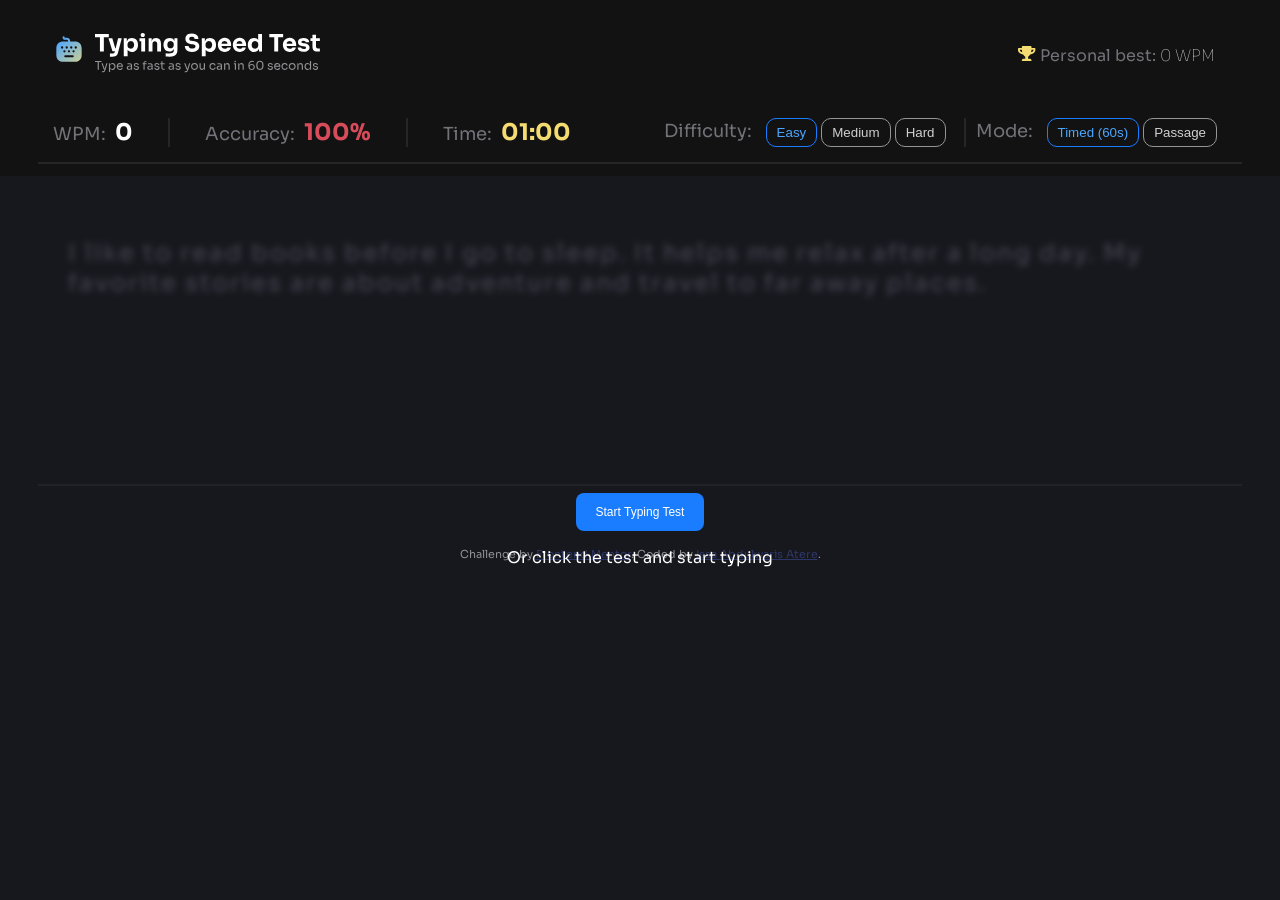
==== commit 059d5fc0: "Edit the custom textarea" ====
--- a/index.html
+++ b/index.html
@@ -12,7 +12,7 @@
   <title>Frontend Mentor | Typing Speed Test</title>
 
   <style>
-    .attribution { font-size: 10.0625rem; text-align: center; }
+    .attribution { font-size: 11px; text-align: center; }
     .attribution a { color: hsl(228, 45%, 44%); }
   </style>
 </head>
